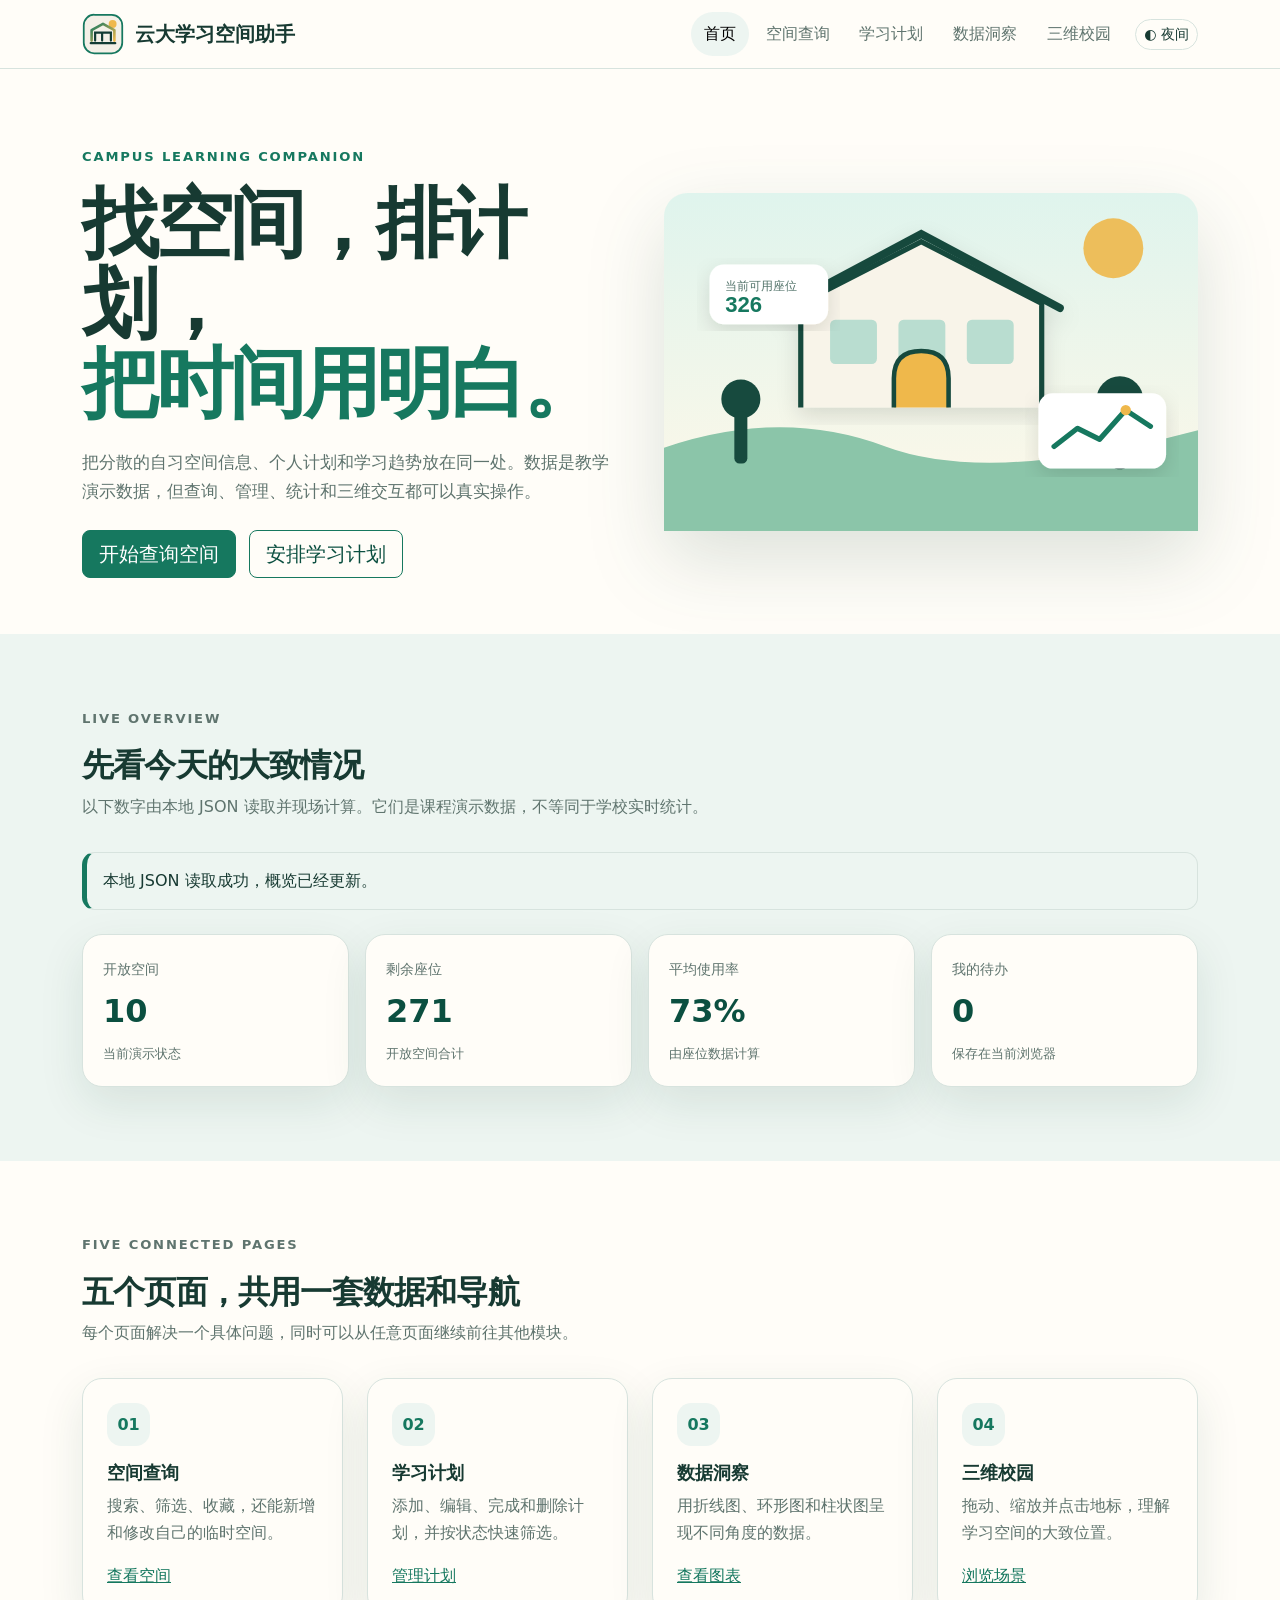
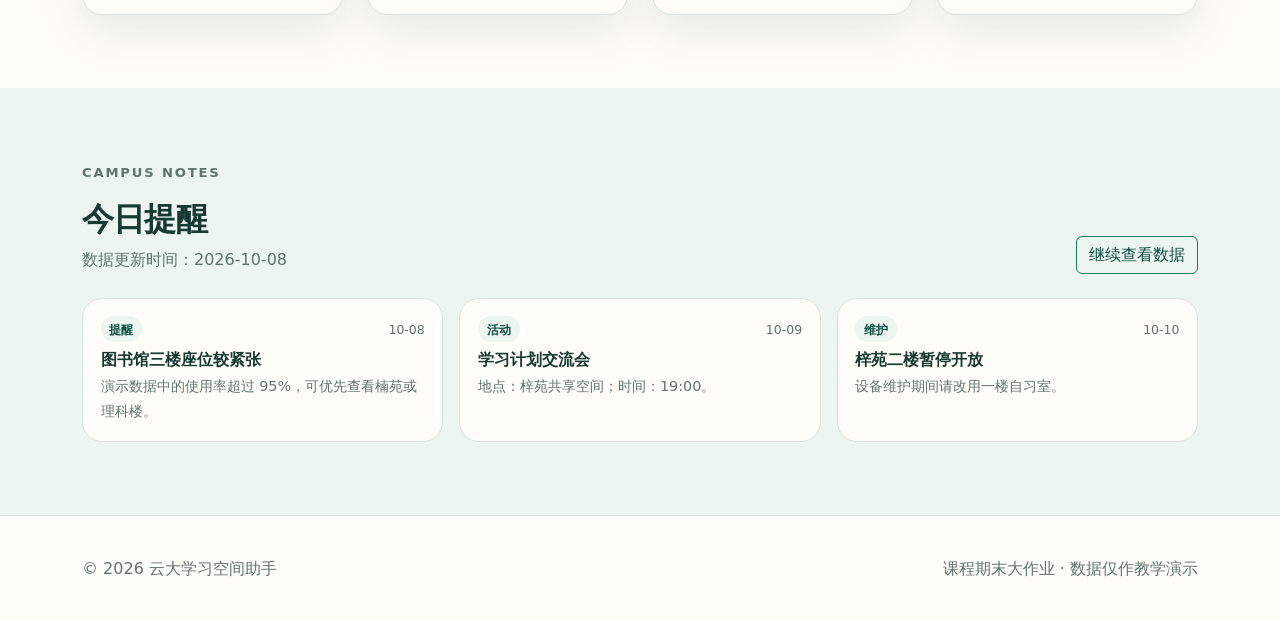
==== index.html @ 6ce5d165 "feat: 搭建期末项目基础结构与首页" ====
<!doctype html>
<html lang="zh-CN">
<head>
  <meta charset="utf-8">
  <meta name="viewport" content="width=device-width, initial-scale=1">
  <meta name="description" content="云大学习空间助手：校园学习空间查询、计划管理、数据洞察和三维校园展示。">
  <title>首页｜云大学习空间助手</title>
  <link rel="icon" href="assets/img/logo.svg" type="image/svg+xml">
  <link rel="stylesheet" href="libs/bootstrap-5.3.8.min.css">
  <link rel="stylesheet" href="assets/css/app.css">
</head>
<body data-page="home">
  <a class="skip-link" href="#main">跳到主要内容</a>
  <header class="site-header">
    <nav class="navbar navbar-expand-lg" aria-label="主导航">
      <div class="container">
        <a class="navbar-brand" href="index.html"><img src="assets/img/logo.svg" alt=""><span>云大学习空间助手</span></a>
        <button class="navbar-toggler" type="button" data-bs-toggle="collapse" data-bs-target="#mainNav" aria-controls="mainNav" aria-expanded="false" aria-label="展开导航"><span class="navbar-toggler-icon"></span></button>
        <div class="collapse navbar-collapse" id="mainNav">
          <ul class="navbar-nav ms-auto align-items-lg-center gap-lg-1">
            <li class="nav-item"><a class="nav-link" data-nav="home" href="index.html">首页</a></li>
            <li class="nav-item"><a class="nav-link" data-nav="spaces" href="spaces.html">空间查询</a></li>
            <li class="nav-item"><a class="nav-link" data-nav="plans" href="plans.html">学习计划</a></li>
            <li class="nav-item"><a class="nav-link" data-nav="insights" href="insights.html">数据洞察</a></li>
            <li class="nav-item"><a class="nav-link" data-nav="campus" href="campus.html">三维校园</a></li>
            <li class="nav-item ms-lg-2"><button class="btn btn-sm theme-button" id="themeToggle" type="button" aria-pressed="false">◐ 夜间</button></li>
          </ul>
        </div>
      </div>
    </nav>
  </header>

  <main id="main">
    <section class="hero">
      <div class="container">
        <div class="row align-items-center g-5">
          <div class="col-lg-6">
            <p class="eyebrow">Campus learning companion</p>
            <h1 class="display-title">找空间，排计划，<br><span>把时间用明白。</span></h1>
            <p class="lead-copy mt-4">把分散的自习空间信息、个人计划和学习趋势放在同一处。数据是教学演示数据，但查询、管理、统计和三维交互都可以真实操作。</p>
            <div class="hero-actions mt-4">
              <a class="btn btn-brand btn-lg" href="spaces.html">开始查询空间</a>
              <a class="btn btn-outline-brand btn-lg" href="plans.html">安排学习计划</a>
            </div>
          </div>
          <div class="col-lg-6"><img class="hero-art" src="assets/img/hero-campus.svg" alt="校园建筑、人物和学习数据卡片组成的插图"></div>
        </div>
      </div>
    </section>

    <section class="section section-soft" aria-labelledby="overviewTitle">
      <div class="container">
        <div class="section-heading">
          <p class="eyebrow">Live overview</p>
          <h2 id="overviewTitle">先看今天的大致情况</h2>
          <p>以下数字由本地 JSON 读取并现场计算。它们是课程演示数据，不等同于学校实时统计。</p>
        </div>
        <div id="homeStatus" class="status-banner mb-4" role="status" aria-live="polite">正在读取本地数据……</div>
        <div class="row g-3" aria-label="学习空间数据概览">
          <div class="col-6 col-lg-3"><div class="metric-card"><span class="metric-label">开放空间</span><strong class="metric-value" id="metricOpen">—</strong><span class="metric-note">当前演示状态</span></div></div>
          <div class="col-6 col-lg-3"><div class="metric-card"><span class="metric-label">剩余座位</span><strong class="metric-value" id="metricAvailable">—</strong><span class="metric-note">开放空间合计</span></div></div>
          <div class="col-6 col-lg-3"><div class="metric-card"><span class="metric-label">平均使用率</span><strong class="metric-value"><span id="metricRate">—</span>%</strong><span class="metric-note">由座位数据计算</span></div></div>
          <div class="col-6 col-lg-3"><div class="metric-card"><span class="metric-label">我的待办</span><strong class="metric-value" id="metricPending">0</strong><span class="metric-note">保存在当前浏览器</span></div></div>
        </div>
      </div>
    </section>

    <section class="section" aria-labelledby="featuresTitle">
      <div class="container">
        <div class="section-heading">
          <p class="eyebrow">Five connected pages</p>
          <h2 id="featuresTitle">五个页面，共用一套数据和导航</h2>
          <p>每个页面解决一个具体问题，同时可以从任意页面继续前往其他模块。</p>
        </div>
        <div class="row g-4">
          <div class="col-md-6 col-xl"><article class="feature-card"><span class="feature-number">01</span><h3>空间查询</h3><p>搜索、筛选、收藏，还能新增和修改自己的临时空间。</p><a class="stretched-link mt-3 d-inline-block" href="spaces.html">查看空间</a></article></div>
          <div class="col-md-6 col-xl"><article class="feature-card"><span class="feature-number">02</span><h3>学习计划</h3><p>添加、编辑、完成和删除计划，并按状态快速筛选。</p><a class="stretched-link mt-3 d-inline-block" href="plans.html">管理计划</a></article></div>
          <div class="col-md-6 col-xl"><article class="feature-card"><span class="feature-number">03</span><h3>数据洞察</h3><p>用折线图、环形图和柱状图呈现不同角度的数据。</p><a class="stretched-link mt-3 d-inline-block" href="insights.html">查看图表</a></article></div>
          <div class="col-md-6 col-xl"><article class="feature-card"><span class="feature-number">04</span><h3>三维校园</h3><p>拖动、缩放并点击地标，理解学习空间的大致位置。</p><a class="stretched-link mt-3 d-inline-block" href="campus.html">浏览场景</a></article></div>
        </div>
      </div>
    </section>

    <section class="section section-soft" aria-labelledby="noticeTitle">
      <div class="container">
        <div class="d-flex flex-wrap justify-content-between align-items-end gap-2 mb-4">
          <div class="section-heading mb-0"><p class="eyebrow">Campus notes</p><h2 id="noticeTitle">今日提醒</h2><p class="mb-0" id="dataUpdated">数据更新时间：—</p></div>
          <a class="btn btn-outline-brand" href="insights.html">继续查看数据</a>
        </div>
        <div class="row g-3" id="noticeList"><div class="col-12"><div class="empty-state">公告读取中……</div></div></div>
      </div>
    </section>
  </main>

  <footer class="site-footer"><div class="container d-flex flex-wrap justify-content-between gap-2"><span>© <span data-current-year></span> 云大学习空间助手</span><span>课程期末大作业 · 数据仅作教学演示</span></div></footer>
  <script src="libs/bootstrap-5.3.8.bundle.min.js" defer></script>
  <script src="libs/jquery-3.7.1.min.js" defer></script>
  <script src="assets/js/common.js" defer></script>
  <script src="assets/js/home.js" defer></script>
</body>
</html>
---- assets/css/app.css ----
:root {
  --ink: #173a32;
  --muted: #5f746e;
  --brand: #16785f;
  --brand-dark: #0b4f40;
  --accent: #efb84c;
  --paper: #fffdf8;
  --soft: #edf5f1;
  --line: #d7e3de;
  --danger: #b83b42;
  --shadow: 0 16px 45px rgba(20, 64, 53, .1);
  --radius: 1.25rem;
}

[data-theme="night"] {
  --ink: #ebf7f2;
  --muted: #b6c9c2;
  --brand: #66c5a4;
  --brand-dark: #d6f6e9;
  --accent: #f6c96e;
  --paper: #102621;
  --soft: #18352e;
  --line: #31534a;
  --danger: #ff9297;
  --shadow: 0 16px 45px rgba(0, 0, 0, .24);
}

* { box-sizing: border-box; }
html { scroll-behavior: smooth; }
body {
  min-height: 100vh;
  color: var(--ink);
  background: var(--paper);
  font-family: "Microsoft YaHei", "PingFang SC", system-ui, sans-serif;
  line-height: 1.7;
}
a { color: var(--brand); }
img { max-width: 100%; }
button, input, select, textarea { font: inherit; }
:focus-visible { outline: 3px solid var(--accent); outline-offset: 3px; }

.skip-link {
  position: fixed; left: 1rem; top: -5rem; z-index: 2000;
  padding: .7rem 1rem; background: var(--ink); color: var(--paper); border-radius: .6rem;
}
.skip-link:focus { top: 1rem; }

.site-header {
  position: sticky; top: 0; z-index: 1000;
  background: color-mix(in srgb, var(--paper) 91%, transparent);
  border-bottom: 1px solid var(--line); backdrop-filter: blur(14px);
}
.navbar-brand { display: flex; align-items: center; gap: .7rem; color: var(--ink); font-weight: 800; }
.navbar-brand img { width: 42px; height: 42px; }
.nav-link { color: var(--muted); border-radius: 99px; padding-inline: .8rem !important; }
.nav-link:hover, .nav-link.active { color: var(--brand-dark); background: var(--soft); }
.theme-button { border: 1px solid var(--line); color: var(--ink); background: var(--paper); border-radius: 99px; }

.hero { padding: 4.8rem 0 3.5rem; overflow: hidden; }
.eyebrow { color: var(--brand); font-size: .82rem; font-weight: 800; letter-spacing: .14em; text-transform: uppercase; }
.display-title { font-size: clamp(2.45rem, 6vw, 5.4rem); font-weight: 900; line-height: 1.04; letter-spacing: -.045em; }
.display-title span { color: var(--brand); }
.lead-copy { max-width: 42rem; color: var(--muted); font-size: 1.08rem; }
.hero-art { filter: drop-shadow(0 28px 38px rgba(20, 64, 53, .15)); }
.hero-actions { display: flex; flex-wrap: wrap; gap: .8rem; }

.btn-brand { color: #fff; background: var(--brand); border-color: var(--brand); }
.btn-brand:hover { color: #fff; background: var(--brand-dark); border-color: var(--brand-dark); }
.btn-outline-brand { color: var(--brand-dark); border-color: var(--brand); }
.btn-outline-brand:hover { color: #fff; background: var(--brand); }

.section { padding: 4.6rem 0; }
.section-soft { background: var(--soft); }
.section-heading { max-width: 48rem; margin-bottom: 2rem; }
.section-heading h1, .section-heading h2 { font-weight: 850; letter-spacing: -.025em; }
.section-heading p { color: var(--muted); }

.feature-card, .panel, .metric-card, .notice-card, .space-card, .task-card {
  background: var(--paper); border: 1px solid var(--line); border-radius: var(--radius); box-shadow: var(--shadow);
}
.feature-card { height: 100%; padding: 1.5rem; }
.feature-number { display: grid; place-items: center; width: 2.7rem; height: 2.7rem; border-radius: .9rem; background: var(--soft); color: var(--brand); font-weight: 900; }
.feature-card h3 { margin-top: 1rem; font-size: 1.13rem; font-weight: 800; }
.feature-card p { margin: 0; color: var(--muted); }

.metric-card { padding: 1.25rem; }
.metric-label { color: var(--muted); font-size: .88rem; }
.metric-value { display: block; margin-top: .15rem; color: var(--brand-dark); font-size: 2rem; font-weight: 900; }
.metric-note { color: var(--muted); font-size: .8rem; }

.page-hero { padding: 3.7rem 0 2rem; background: linear-gradient(135deg, var(--soft), var(--paper)); border-bottom: 1px solid var(--line); }
.page-hero h1 { font-size: clamp(2rem, 5vw, 3.8rem); font-weight: 900; letter-spacing: -.035em; }
.page-hero p { max-width: 46rem; color: var(--muted); }
.page-main { padding: 2.6rem 0 5rem; }

.status-banner { padding: .9rem 1rem; border: 1px solid var(--line); border-left: 5px solid var(--brand); border-radius: .8rem; background: var(--soft); }
.status-banner[data-kind="error"] { border-left-color: var(--danger); }
.status-banner[data-kind="warning"] { border-left-color: var(--accent); }
.panel { padding: 1.35rem; }
.panel h2 { font-size: 1.35rem; font-weight: 850; }
.form-label { color: var(--ink); font-weight: 700; }
.form-control, .form-select { color: var(--ink); background-color: var(--paper); border-color: var(--line); }
.form-control:focus, .form-select:focus { color: var(--ink); background-color: var(--paper); border-color: var(--brand); box-shadow: 0 0 0 .25rem rgba(22, 120, 95, .16); }

.notice-card { height: 100%; padding: 1.1rem; box-shadow: none; }
.notice-card h3 { margin: .5rem 0 .3rem; font-size: 1rem; font-weight: 800; }
.notice-card p { margin: 0; color: var(--muted); font-size: .9rem; }
.notice-meta { display: flex; justify-content: space-between; align-items: center; color: var(--muted); font-size: .78rem; }
.notice-level { color: var(--brand-dark); background: var(--soft); border-radius: 99px; padding: .15rem .55rem; font-weight: 800; }

.filter-grid { display: grid; grid-template-columns: 2fr 1fr 1fr 1fr; gap: .9rem; }
.result-meta { color: var(--muted); font-size: .9rem; }
.space-grid { display: grid; grid-template-columns: repeat(3, minmax(0, 1fr)); gap: 1rem; }
.space-card { display: flex; flex-direction: column; min-width: 0; padding: 1.2rem; box-shadow: none; }
.space-card h3 { margin: .6rem 0 .25rem; font-size: 1.05rem; font-weight: 850; }
.space-card p { color: var(--muted); font-size: .86rem; }
.space-card .availability { margin-left: auto; color: var(--brand-dark); font-weight: 900; white-space: nowrap; }
.space-card-top { display: flex; gap: .7rem; align-items: start; }
.status-chip { display: inline-flex; align-items: center; gap: .35rem; border-radius: 99px; padding: .18rem .55rem; font-size: .75rem; font-weight: 800; }
.status-chip::before { content: ""; width: .48rem; height: .48rem; border-radius: 50%; background: currentColor; }
.status-open { color: #0b6a49; background: #dff5e9; }
.status-closed { color: #8a4b15; background: #fff0d7; }
[data-theme="night"] .status-open { color: #8ce0bb; background: #193c31; }
[data-theme="night"] .status-closed { color: #ffd18e; background: #49351b; }
.tag-list { display: flex; flex-wrap: wrap; gap: .35rem; margin: .6rem 0 1rem; }
.tag { color: var(--muted); background: var(--soft); border-radius: .45rem; padding: .12rem .42rem; font-size: .72rem; }
.seat-meter { height: .45rem; margin-top: auto; overflow: hidden; background: var(--soft); border-radius: 99px; }
.seat-meter span { display: block; height: 100%; background: linear-gradient(90deg, var(--brand), var(--accent)); }
.space-actions { display: flex; justify-content: space-between; gap: .55rem; margin-top: 1rem; }
.space-actions .btn { flex: 1; }

.empty-state { grid-column: 1 / -1; padding: 2.4rem 1rem; color: var(--muted); background: var(--soft); border: 1px dashed var(--line); border-radius: var(--radius); text-align: center; }
.custom-badge { color: #fff; background: #7c4bc2; border-radius: 99px; padding: .14rem .5rem; font-size: .7rem; font-weight: 700; }

.task-list { display: grid; gap: .8rem; margin: 0; padding: 0; list-style: none; }
.task-card { display: grid; grid-template-columns: auto 1fr auto; gap: .9rem; align-items: center; padding: 1rem; box-shadow: none; }
.task-card[data-done="true"] .task-title { color: var(--muted); text-decoration: line-through; }
.task-title { display: block; font-weight: 800; }
.task-meta { display: block; color: var(--muted); font-size: .82rem; }
.task-actions { display: flex; gap: .35rem; }
.progress { height: .7rem; background: var(--soft); }
.progress-bar { background-color: var(--brand); }

.chart-box { width: 100%; height: 360px; }
.chart-note { color: var(--muted); font-size: .85rem; }
.data-check-table { min-width: 620px; }
.table { --bs-table-color: var(--ink); --bs-table-bg: var(--paper); --bs-table-border-color: var(--line); }

.scene-shell { position: relative; overflow: hidden; min-height: 540px; border-radius: var(--radius); background: #082f27; box-shadow: var(--shadow); }
#campusScene { width: 100%; height: 540px; }
#campusScene canvas { display: block; width: 100%; height: 100%; }
.scene-help { position: absolute; left: 1rem; top: 1rem; max-width: 19rem; padding: .75rem .9rem; color: #e8fff6; background: rgba(4, 38, 31, .82); border: 1px solid rgba(255,255,255,.18); border-radius: .8rem; backdrop-filter: blur(8px); }
.scene-help strong { display: block; }
.landmark-buttons { display: flex; flex-wrap: wrap; gap: .55rem; }

.callout { padding: 1.25rem; border-left: 5px solid var(--accent); background: var(--soft); border-radius: .8rem; }
.code-inline { color: var(--ink); background: var(--soft); border: 1px solid var(--line); border-radius: .35rem; padding: .08rem .35rem; }
.site-footer { padding: 2.4rem 0; color: var(--muted); border-top: 1px solid var(--line); }
.site-footer a { color: inherit; }

@media (max-width: 991.98px) {
  .hero { padding-top: 3rem; }
  .space-grid { grid-template-columns: repeat(2, minmax(0, 1fr)); }
  .filter-grid { grid-template-columns: 1fr 1fr; }
}
@media (max-width: 575.98px) {
  .display-title { font-size: 2.55rem; }
  .section { padding: 3.5rem 0; }
  .space-grid { grid-template-columns: 1fr; }
  .filter-grid { grid-template-columns: 1fr; }
  .task-card { grid-template-columns: auto 1fr; }
  .task-actions { grid-column: 2; }
  .chart-box { height: 300px; }
  .scene-shell, #campusScene { min-height: 430px; height: 430px; }
  .scene-help { right: 1rem; max-width: none; }
}

@media (prefers-reduced-motion: reduce) {
  *, *::before, *::after { scroll-behavior: auto !important; transition: none !important; animation: none !important; }
}

@media print {
  .site-header, .site-footer, .hero-actions, .theme-button { display: none !important; }
  body { color: #000; background: #fff; }
  .panel, .feature-card, .metric-card { box-shadow: none; break-inside: avoid; }
}
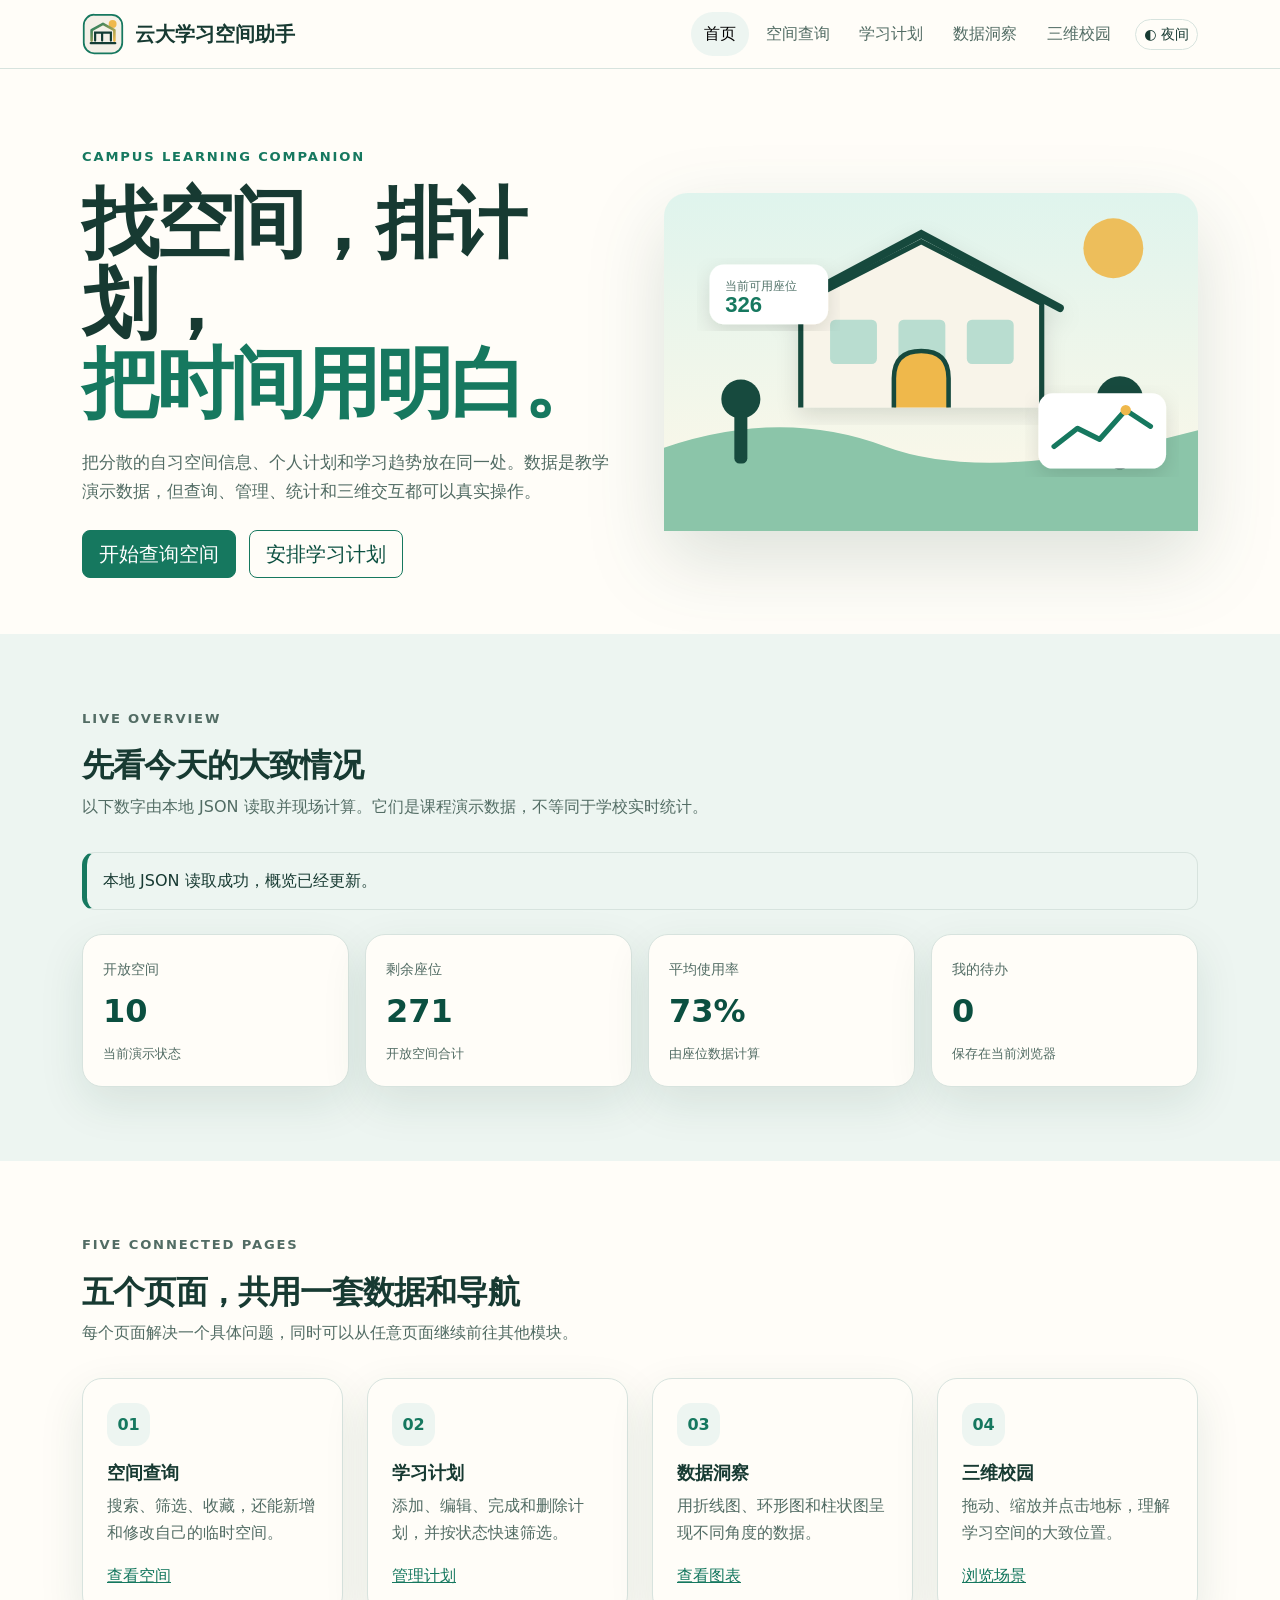
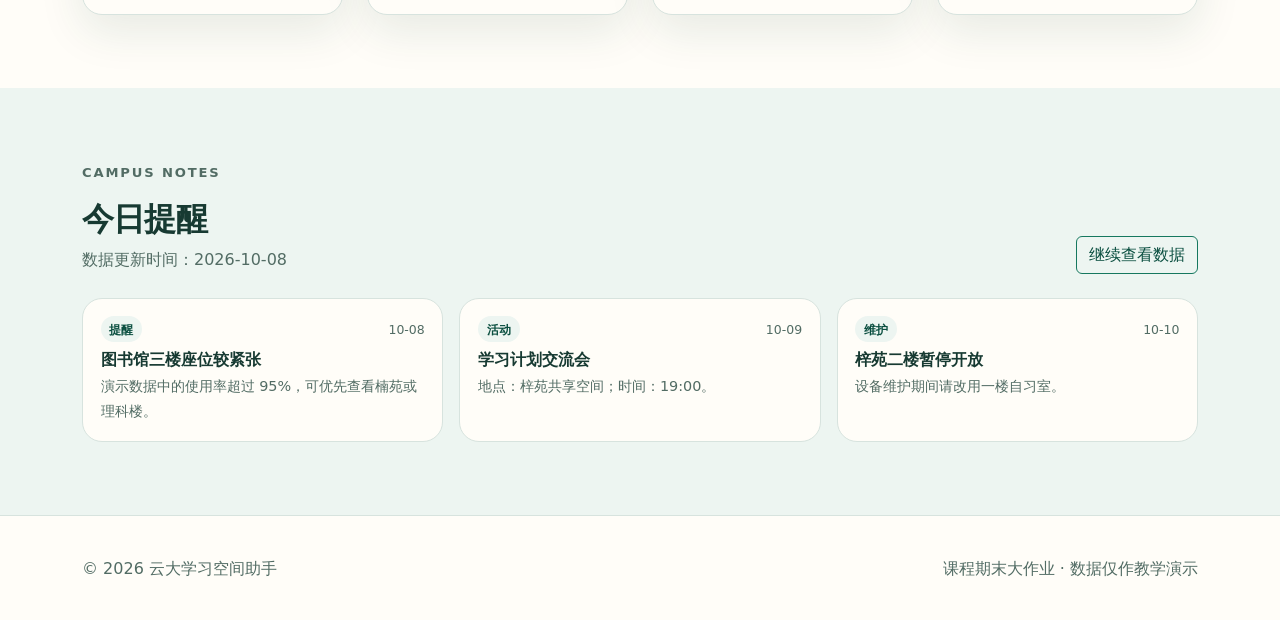
==== commit 7188f293: "test: 完成多端测试与三项选做研究" ====
--- a/index.html
+++ b/index.html
@@ -56,7 +56,7 @@
           <p>以下数字由本地 JSON 读取并现场计算。它们是课程演示数据，不等同于学校实时统计。</p>
         </div>
         <div id="homeStatus" class="status-banner mb-4" role="status" aria-live="polite">正在读取本地数据……</div>
-        <div class="row g-3" aria-label="学习空间数据概览">
+        <div class="row g-3" role="group" aria-label="学习空间数据概览">
           <div class="col-6 col-lg-3"><div class="metric-card"><span class="metric-label">开放空间</span><strong class="metric-value" id="metricOpen">—</strong><span class="metric-note">当前演示状态</span></div></div>
           <div class="col-6 col-lg-3"><div class="metric-card"><span class="metric-label">剩余座位</span><strong class="metric-value" id="metricAvailable">—</strong><span class="metric-note">开放空间合计</span></div></div>
           <div class="col-6 col-lg-3"><div class="metric-card"><span class="metric-label">平均使用率</span><strong class="metric-value"><span id="metricRate">—</span>%</strong><span class="metric-note">由座位数据计算</span></div></div>
--- a/assets/css/app.css
+++ b/assets/css/app.css
@@ -1,6 +1,6 @@
 :root {
   --ink: #173a32;
-  --muted: #5f746e;
+  --muted: #526c64;
   --brand: #16785f;
   --brand-dark: #0b4f40;
   --accent: #efb84c;
